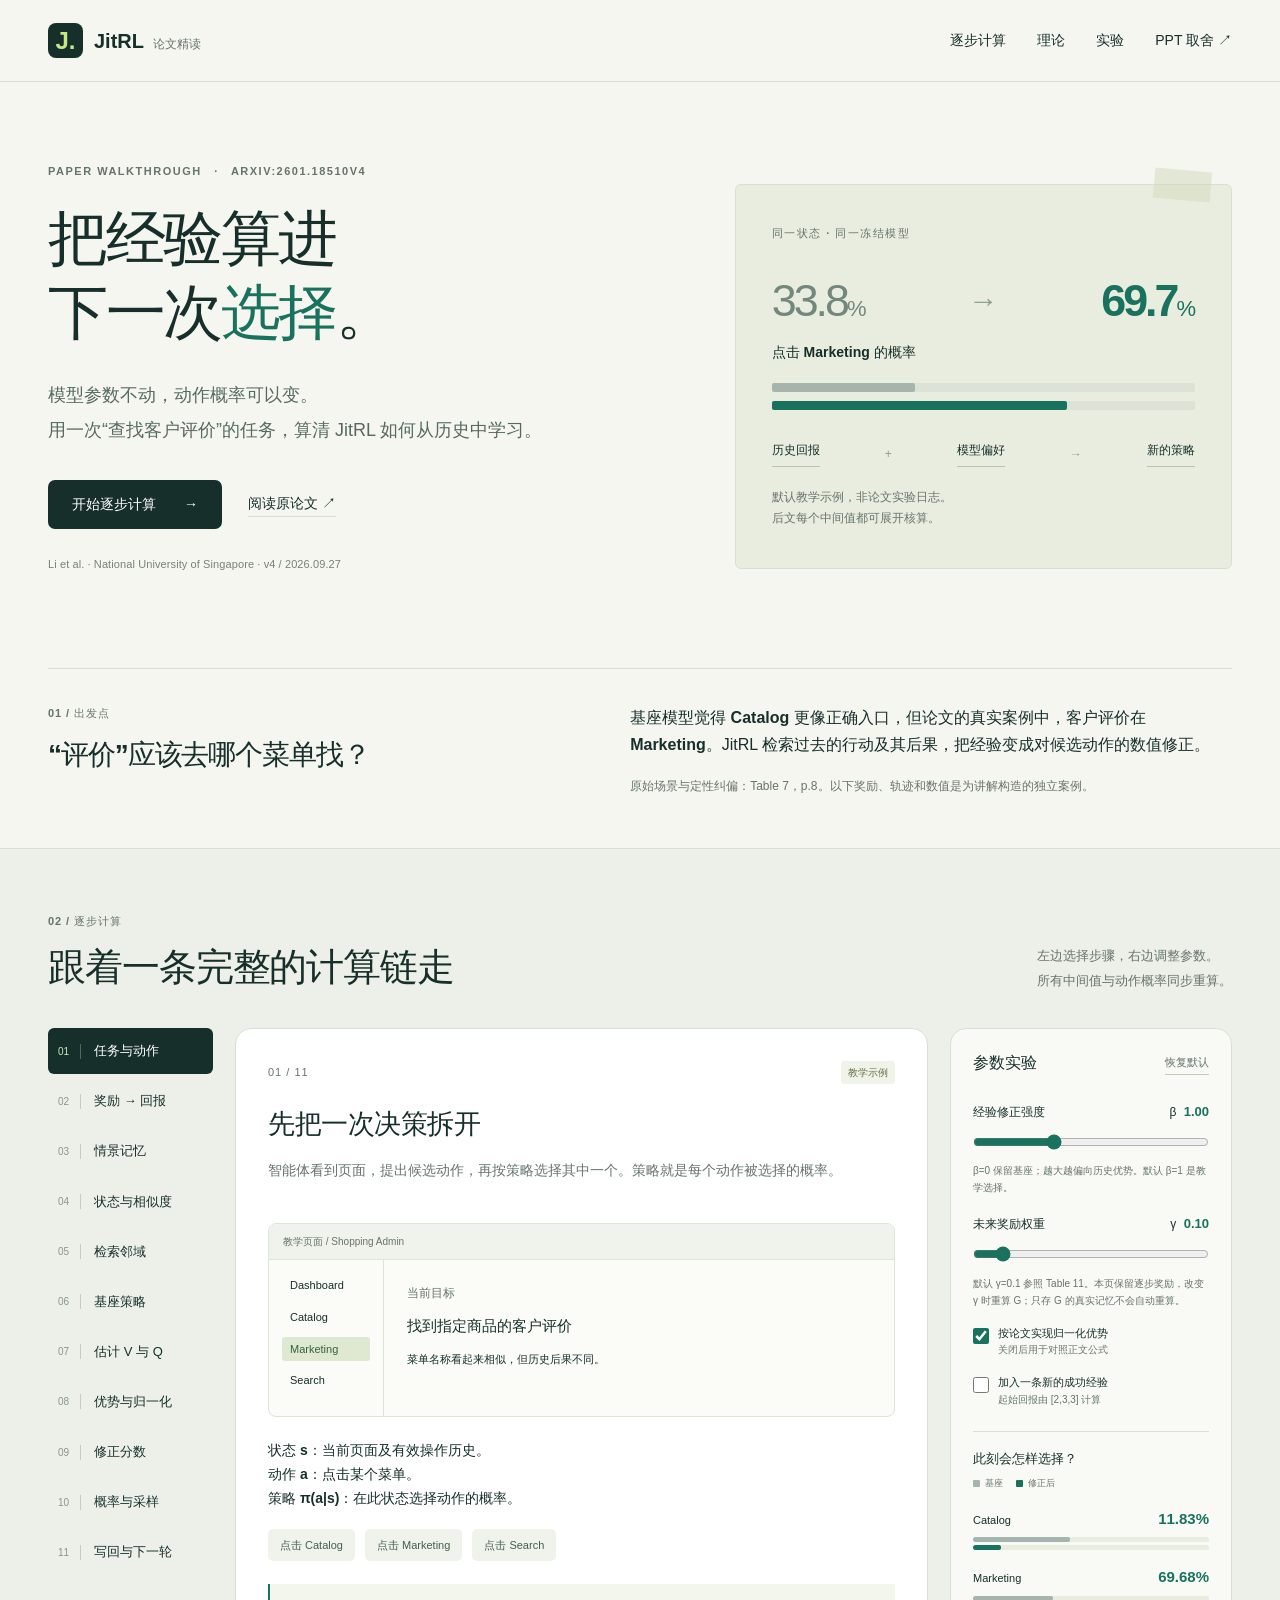
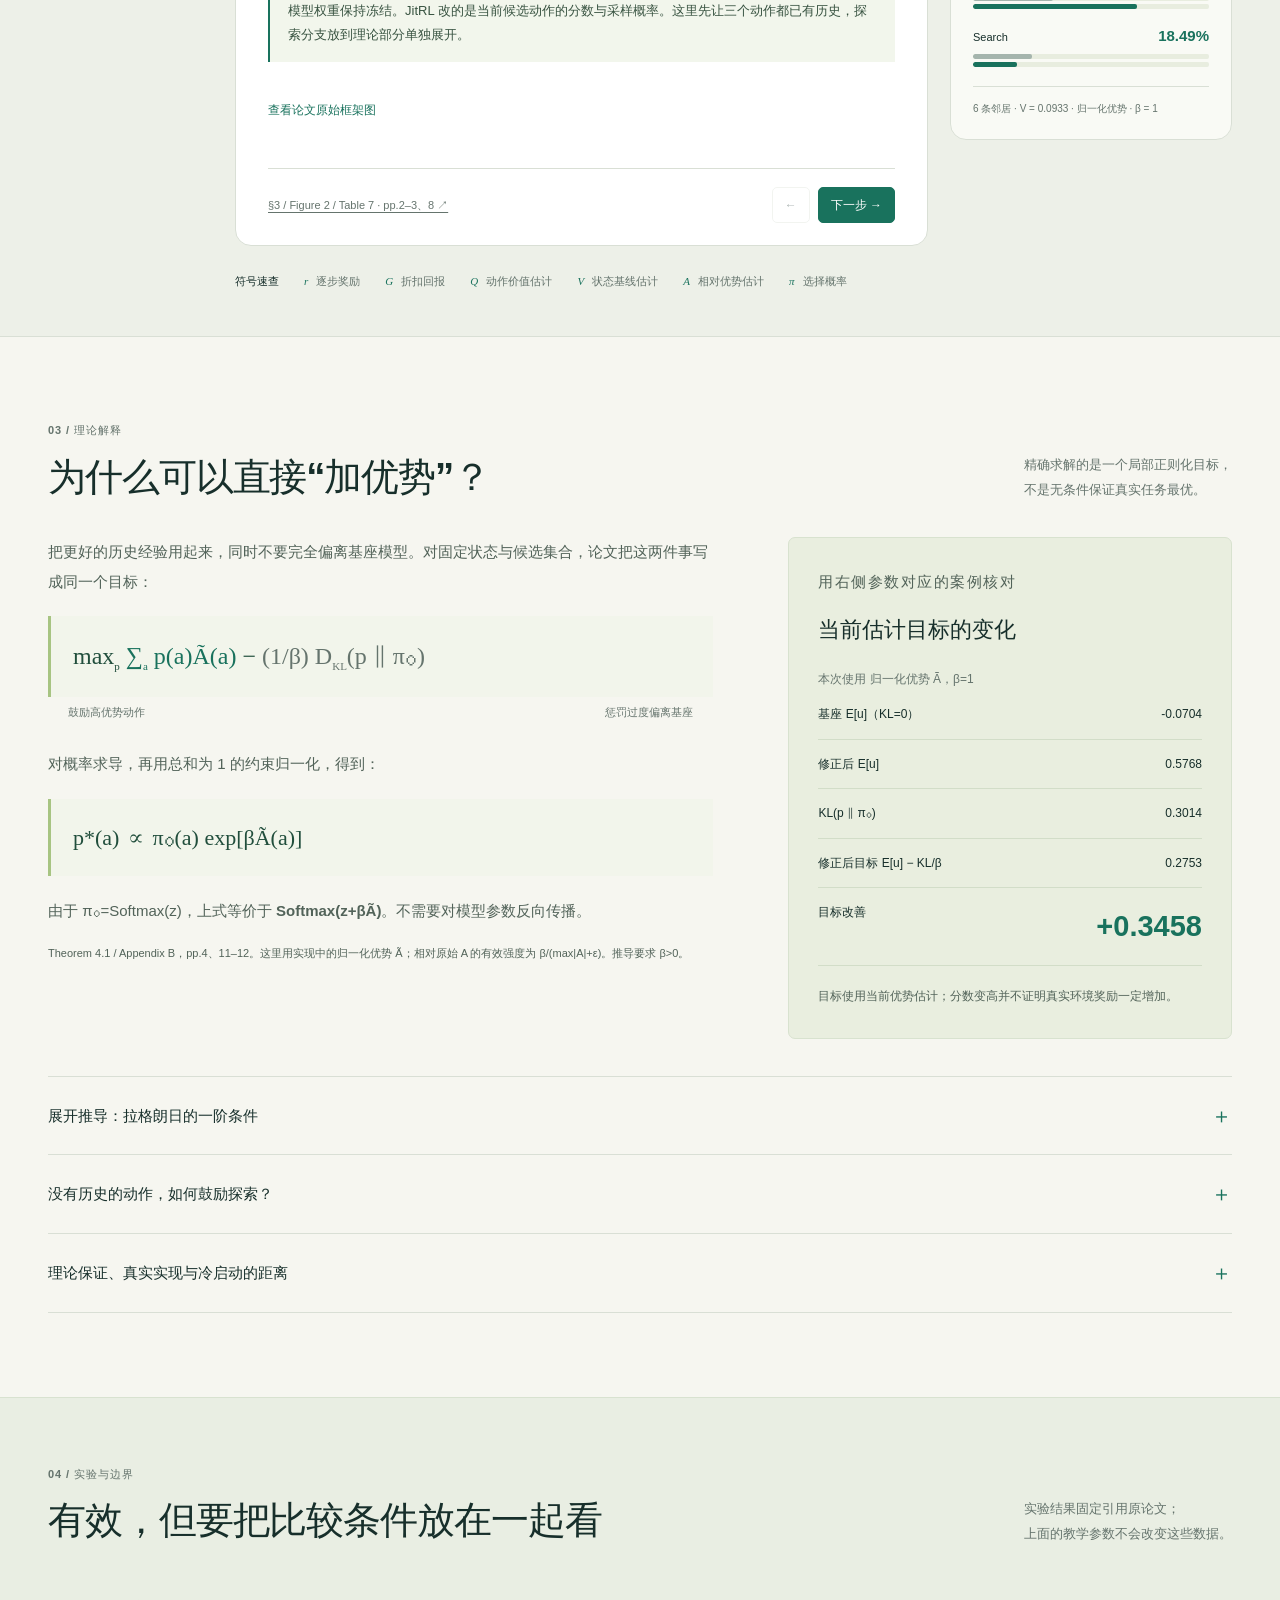
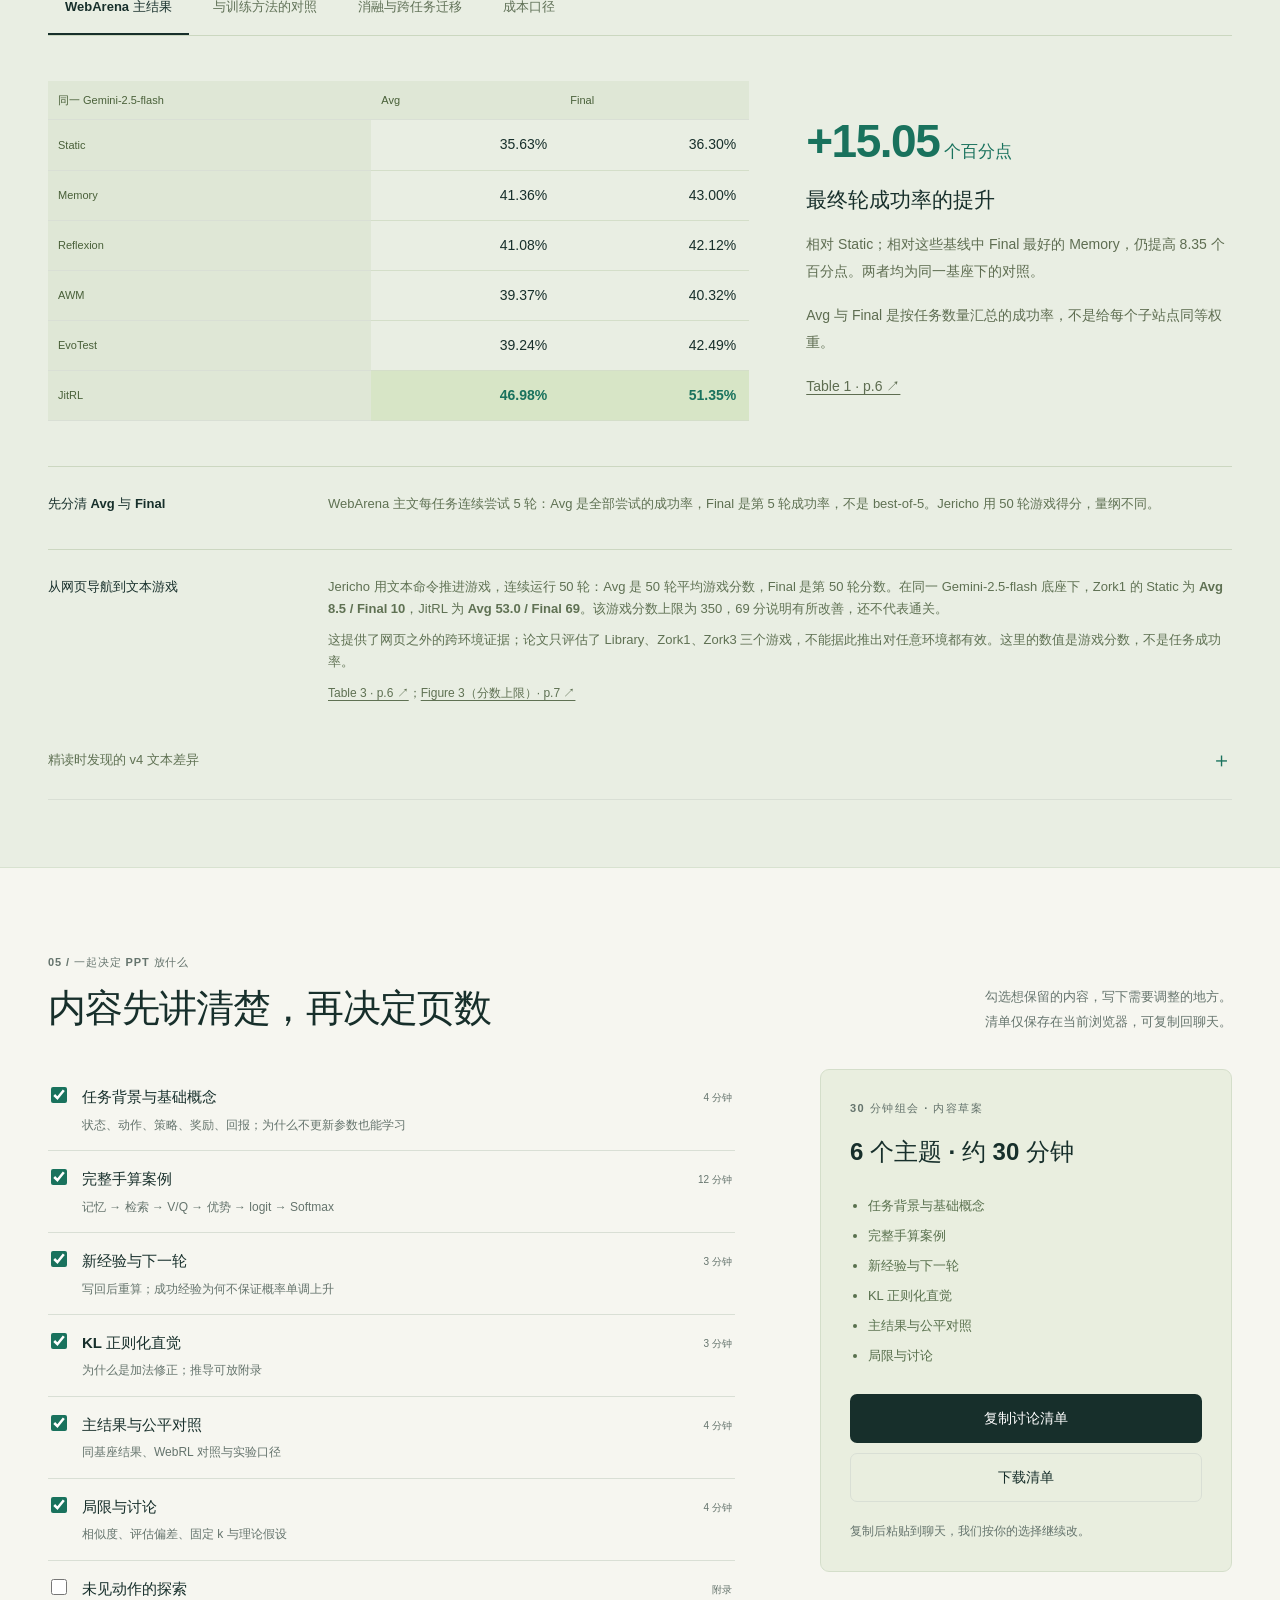
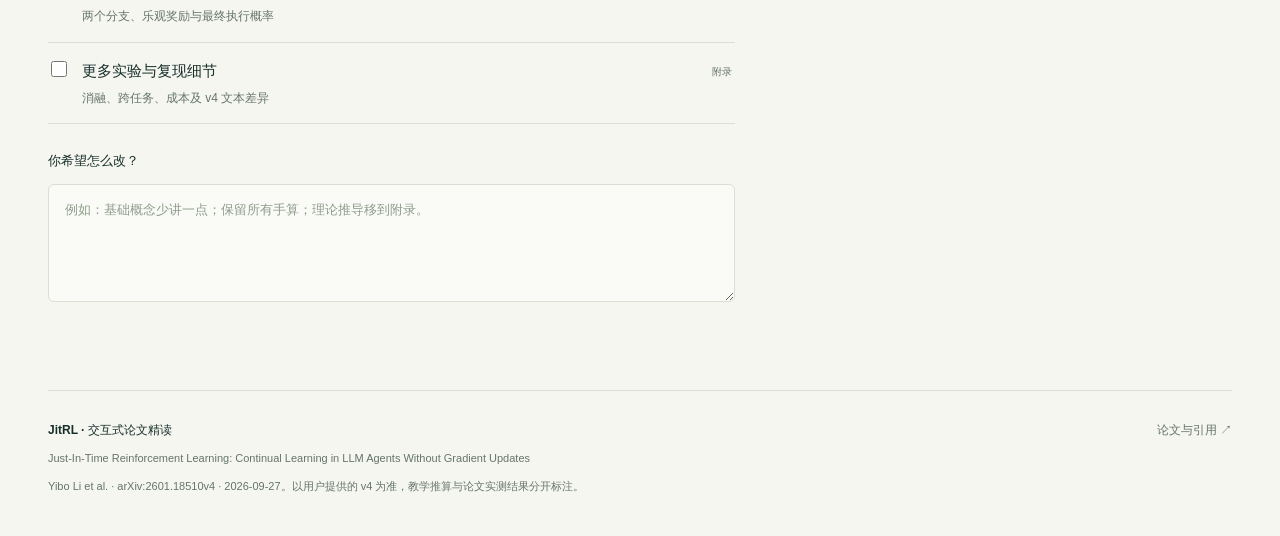
==== jitrl/index.html @ 24520074 "Add interactive JitRL paper walkthrough with worked calculations" ====
<!doctype html>
<html lang="zh-CN">
<head>
  <meta charset="utf-8">
  <meta name="viewport" content="width=device-width,initial-scale=1">
  <meta name="theme-color" content="#17483f">
  <meta name="description" content="用一个查找客户评价的案例，逐步计算 JitRL 的回报、价值、优势和动作概率，交互式精读论文。">
  <title>JitRL · 把经验算进下一次选择</title>
  <link rel="stylesheet" href="style.css">
</head>
<body>
  <a class="skip-link" href="#lab">跳到逐步计算</a>
  <header class="topbar">
    <a href="#intro" class="brand" aria-label="JitRL 精读首页"><span class="brand-mark">J.</span><span>JitRL <small>论文精读</small></span></a>
    <nav aria-label="主导航"><a href="#lab">逐步计算</a><a href="#theory">理论</a><a href="#evidence">实验</a><a href="#outline">PPT 取舍 <span aria-hidden="true">↗</span></a></nav>
  </header>
  <main>
    <section class="hero wrap" id="intro">
      <div class="hero-copy">
        <p class="eyebrow">PAPER WALKTHROUGH <span>·</span> arXiv:2601.18510v4</p>
        <h1>把经验算进<br>下一次<span>选择</span>。</h1>
        <p class="hero-lead">模型参数不动，动作概率可以变。<br>用一次“查找客户评价”的任务，算清 JitRL 如何从历史中学习。</p>
        <div class="hero-actions"><a class="button primary" href="#lab">开始逐步计算 <span aria-hidden="true">→</span></a><a class="text-link" href="https://arxiv.org/abs/2601.18510v4" target="_blank" rel="noreferrer">阅读原论文 ↗</a></div>
        <p class="byline">Li et al. · National University of Singapore · v4 / 2026.09.27</p>
      </div>
      <div class="hero-evidence" aria-label="默认教学案例中的 Marketing 动作概率变化">
        <div class="mini-caption">同一状态 · 同一冻结模型</div>
        <div class="big-change"><span>33.8<small>%</small></span><span class="arrow">→</span><strong>69.7<small>%</small></strong></div>
        <p>点击 <b>Marketing</b> 的概率</p>
        <div class="mini-track"><i style="width:33.8%"></i></div><div class="mini-track teal"><i style="width:69.7%"></i></div>
        <div class="hero-loop"><span>历史回报</span><b>+</b><span>模型偏好</span><b>→</b><span>新的策略</span></div>
        <p class="fineprint">默认教学示例，非论文实验日志。<br>后文每个中间值都可展开核算。</p>
      </div>
    </section>

    <section class="premise wrap" aria-label="任务与方法">
      <div><span class="section-number">01 / 出发点</span><h2>“评价”应该去哪个菜单找？</h2></div>
      <div class="premise-copy"><p>基座模型觉得 <b>Catalog</b> 更像正确入口，但论文的真实案例中，客户评价在 <b>Marketing</b>。JitRL 检索过去的行动及其后果，把经验变成对候选动作的数值修正。</p><p class="source">原始场景与定性纠偏：Table 7，p.8。以下奖励、轨迹和数值是为讲解构造的独立案例。</p></div>
    </section>

    <section class="lab-section" id="lab">
      <div class="wrap">
        <div class="section-heading"><div><p class="section-number">02 / 逐步计算</p><h2>跟着一条完整的计算链走</h2></div><p>左边选择步骤，右边调整参数。<br>所有中间值与动作概率同步重算。</p></div>
        <div class="lab-layout">
          <nav class="step-nav" id="step-nav" aria-label="计算步骤"></nav>
          <article class="stage" aria-labelledby="stage-title">
            <div class="stage-top"><span id="stage-count">01 / 11</span><span class="example-label">教学示例</span></div>
            <h3 id="stage-title"></h3><p class="stage-lead" id="stage-lead"></p>
            <div id="stage-content"></div>
            <div class="stage-bottom"><a id="stage-source" target="_blank" rel="noreferrer"></a><div class="step-arrows"><button type="button" id="prev" aria-label="上一步">←</button><button type="button" id="next">下一步 →</button></div></div>
          </article>
          <aside class="inspector" aria-label="参数与实时动作概率">
            <div class="inspector-head"><h3>参数实验</h3><button class="reset-button" type="button" id="reset">恢复默认</button></div>
            <label class="range-label" for="beta">经验修正强度 <b>β <output id="beta-output">1.00</output></b></label>
            <input id="beta" type="range" min="0" max="3" step="0.05" value="1" aria-describedby="beta-help">
            <p id="beta-help" class="control-help">β=0 保留基座；越大越偏向历史优势。默认 β=1 是教学选择。</p>
            <label class="range-label" for="gamma">未来奖励权重 <b>γ <output id="gamma-output">0.10</output></b></label>
            <input id="gamma" type="range" min="0" max="1" step="0.05" value="0.1" aria-describedby="gamma-help">
            <p id="gamma-help" class="control-help">默认 γ=0.1 参照 Table 11。本页保留逐步奖励，改变 γ 时重算 G；只存 G 的真实记忆不会自动重算。</p>
            <label class="toggle-row"><input id="normalize" type="checkbox" checked><span>按论文实现归一化优势<small>关闭后用于对照正文公式</small></span></label>
            <label class="toggle-row"><input id="new-memory" type="checkbox"><span>加入一条新的成功经验<small>起始回报由 [2,3,3] 计算</small></span></label>
            <div class="distribution"><h4>此刻会怎样选择？</h4><div class="chart-legend"><span><i class="base-dot"></i>基座</span><span><i class="new-dot"></i>修正后</span></div><div id="probability-bars"></div></div>
            <p class="memory-status" id="memory-status" aria-live="polite"></p>
          </aside>
        </div>
        <div class="glossary"><b>符号速查</b><span><i>r</i> 逐步奖励</span><span><i>G</i> 折扣回报</span><span><i>Q</i> 动作价值估计</span><span><i>V</i> 状态基线估计</span><span><i>A</i> 相对优势估计</span><span><i>π</i> 选择概率</span></div>
      </div>
    </section>

    <section class="wrap theory-section" id="theory">
      <div class="section-heading"><div><p class="section-number">03 / 理论解释</p><h2>为什么可以直接“加优势”？</h2></div><p>精确求解的是一个局部正则化目标，<br>不是无条件保证真实任务最优。</p></div>
      <div class="theory-layout"><div>
        <p>把更好的历史经验用起来，同时不要完全偏离基座模型。对固定状态与候选集合，论文把这两件事写成同一个目标：</p>
        <div class="equation big">max<sub>p</sub> <span class="good">∑<sub>a</sub> p(a)Ã(a)</span> − <span class="muted">(1/β) D<sub>KL</sub>(p ‖ π₀)</span></div>
        <div class="equation-labels"><span>鼓励高优势动作</span><span>惩罚过度偏离基座</span></div>
        <p>对概率求导，再用总和为 1 的约束归一化，得到：</p>
        <div class="equation">p*(a) ∝ π₀(a) exp[βÃ(a)]</div>
        <p>由于 π₀=Softmax(z)，上式等价于 <b>Softmax(z+βÃ)</b>。不需要对模型参数反向传播。</p>
        <p class="source">Theorem 4.1 / Appendix B，pp.4、11–12。这里用实现中的归一化优势 Ã；相对原始 A 的有效强度为 β/(max|A|+ε)。推导要求 β&gt;0。</p>
      </div><div class="theory-check"><p class="mini-caption">用右侧参数对应的案例核对</p><h3>当前估计目标的变化</h3><div id="objective-table"></div><p class="fineprint">目标使用当前优势估计；分数变高并不证明真实环境奖励一定增加。</p></div></div>
      <div class="deep-dives">
        <details><summary>展开推导：拉格朗日的一阶条件 <span>＋</span></summary><div class="detail-body"><p>令 u=Ã，并用 η 表示概率和约束的乘子，避免与探索率 λ 混淆。</p><div class="equation compact">L(p,η) = ∑p(a)u(a) − (1/β)∑p(a)log[p(a)/π₀(a)] + η(∑p(a)−1)</div><div class="equation compact">∂L/∂p(a) = u(a) − [1+log p(a)−log π₀(a)]/β + η = 0</div><p>因此 log p(a)=log π₀(a)+βu(a)+βη−1。指数化后，最后两项给出对所有动作相同的归一化常数。β&gt;0 且基座概率为正时，目标为严格凹函数，此解为给定目标的唯一最优解。</p></div></details>
        <details><summary>没有历史的动作，如何鼓励探索？ <span>＋</span></summary><div class="detail-body"><p>新增一个基座提出、但邻域未见过的 <b>Help</b> 动作，基础 logit 设为 0.2。取 WebArena 的 λ=0.05、α=5。下面根据当前教学参数，分别完整计算两个分支：</p><div id="exploration-table"></div><p>λ 控制“赋予乐观价值”的概率，并非最终选中 Help 的概率。常规分支 Q=0，但 A=−V，不能设成 A=0；V 为负时，这个优势也可以为正。开启归一化时，每个分支都重新寻找最大绝对优势。</p><p class="source">Eq. (6)，p.4；Table 11，p.21。主案例中原有三个动作都有历史；这里单独解释未见动作。</p></div></details>
        <details><summary>理论保证、真实实现与冷启动的距离 <span>＋</span></summary><div class="detail-body"><ul><li>一致性分析还要求价值随状态与策略平滑变化、k 随记忆增长而增大、k/N→0，各动作覆盖充分，且邻域策略漂移→0。固定 k=10 的实验不能直接获得同样的渐近保证。</li><li>评价噪声需要条件无偏；系统性错评会污染价值估计。评价器给出的逐步奖励也不等于环境真值。</li><li>模型输出候选索引的 logprob，或显式报告置信分并转换为代理 logits。两条路径都要明确分数的尺度。</li><li>候选集合合并模型候选与历史动作；仅来自记忆的动作初始化 z=0。两边都没有的动作不能凭空出现。</li><li>空邻域时可回退基座，避免 V 和 α/|N| 除零；这是实现建议，论文伪代码没有明确给出该分支。</li></ul><p class="source">§5.1，p.5；Appendix C–F，pp.12–16；Algorithm 1，p.26。</p></div></details>
      </div>
    </section>

    <section class="evidence-section" id="evidence"><div class="wrap">
      <div class="section-heading"><div><p class="section-number">04 / 实验与边界</p><h2>有效，但要把比较条件放在一起看</h2></div><p>实验结果固定引用原论文；<br>上面的教学参数不会改变这些数据。</p></div>
      <div class="evidence-tabs" role="tablist" aria-label="实验结果"><button id="tab-main" role="tab" aria-selected="true" aria-controls="results-panel" data-result="main">WebArena 主结果</button><button id="tab-controlled" role="tab" aria-selected="false" aria-controls="results-panel" data-result="controlled">与训练方法的对照</button><button id="tab-ablation" role="tab" aria-selected="false" aria-controls="results-panel" data-result="ablation">消融与跨任务迁移</button><button id="tab-cost" role="tab" aria-selected="false" aria-controls="results-panel" data-result="cost">成本口径</button></div>
      <div id="results-panel" role="tabpanel" aria-labelledby="tab-main"></div>
      <div class="evaluation-note"><b>先分清 Avg 与 Final</b><p>WebArena 主文每任务连续尝试 5 轮：Avg 是全部尝试的成功率，Final 是第 5 轮成功率，不是 best-of-5。Jericho 用 50 轮游戏得分，量纲不同。</p></div>
      <div class="evaluation-note"><b>从网页导航到文本游戏</b><div><p>Jericho 用文本命令推进游戏，连续运行 50 轮：Avg 是 50 轮平均游戏分数，Final 是第 50 轮分数。在同一 Gemini-2.5-flash 底座下，Zork1 的 Static 为 <b>Avg 8.5 / Final 10</b>，JitRL 为 <b>Avg 53.0 / Final 69</b>。该游戏分数上限为 350，69 分说明有所改善，还不代表通关。</p><p>这提供了网页之外的跨环境证据；论文只评估了 Library、Zork1、Zork3 三个游戏，不能据此推出对任意环境都有效。这里的数值是游戏分数，不是任务成功率。</p><p class="source"><a href="https://arxiv.org/pdf/2601.18510v4#page=6" target="_blank" rel="noreferrer">Table 3 · p.6 ↗</a>；<a href="https://arxiv.org/pdf/2601.18510v4#page=7" target="_blank" rel="noreferrer">Figure 3（分数上限）· p.7 ↗</a></p></div></div>
      <details class="paper-notes"><summary>精读时发现的 v4 文本差异 <span>＋</span></summary><div class="detail-body"><ul><li>正文 WebArena 协议是 5 次尝试（p.5），Table 11 的 episodes 写为 50（p.21）；此处主结果按正文口径解释。</li><li>正文写 z+βA，实际算法含优势归一化。Eq. (25)（p.16）分母只加一次 ε，Algorithm 1（p.26）写了两次；案例遵循 Eq. (25)，ε=10⁻⁸ 是教学选择。</li><li>Table 14（p.22）中 Qwen3-32B 的 Zork1 平均分是 42.1，Appendix O.4（p.23）同底座文字使用了 53.0；主表中 53.0 对应 Gemini 设置。不要混成同一组实验。</li><li>超参数表没有明确 β；口头置信分到 logit 的唯一映射、空记忆处理需与固定版本代码核对。</li></ul></div></details>
    </div></section>

    <section class="wrap outline-section" id="outline">
      <div class="section-heading"><div><p class="section-number">05 / 一起决定 PPT 放什么</p><h2>内容先讲清楚，再决定页数</h2></div><p>勾选想保留的内容，写下需要调整的地方。<br>清单仅保存在当前浏览器，可复制回聊天。</p></div>
      <div class="outline-layout"><div><div id="outline-options"></div><label class="notes-label" for="discussion-notes">你希望怎么改？</label><textarea id="discussion-notes" rows="4" placeholder="例如：基础概念少讲一点；保留所有手算；理论推导移到附录。"></textarea></div><aside class="outline-summary"><p class="mini-caption">30 分钟组会 · 内容草案</p><h3 id="outline-count"></h3><ul id="outline-selected"></ul><button class="button primary" type="button" id="copy-outline">复制讨论清单</button><button class="button secondary" type="button" id="download-outline">下载清单</button><p class="fineprint" id="copy-status" role="status">复制后粘贴到聊天，我们按你的选择继续改。</p></aside></div>
    </section>
  </main>
  <footer class="footer wrap"><div><b>JitRL · 交互式论文精读</b><p>Just-In-Time Reinforcement Learning: Continual Learning in LLM Agents Without Gradient Updates</p><p>Yibo Li et al. · arXiv:2601.18510v4 · 2026-09-27。以用户提供的 v4 为准，教学推算与论文实测结果分开标注。</p></div><a href="https://arxiv.org/abs/2601.18510v4" target="_blank" rel="noreferrer">论文与引用 ↗</a></footer>
  <script type="module" src="app.js"></script>
</body>
</html>
---- jitrl/style.css ----
:root{--paper:#f6f6f0;--ink:#172f2b;--muted:#65746d;--teal:#19725d;--bright:#c9e884;--line:#d9dfd5;--pale:#e8eee2;--red:#ab5948;--white:#fff;--base:#a5b5ad;--radius:16px;font-family:Inter,"Segoe UI","Microsoft YaHei",sans-serif;color:var(--ink);background:var(--paper);font-synthesis:none}
*{box-sizing:border-box}html{scroll-behavior:smooth;scroll-padding-top:94px}body{margin:0;font-size:16px;line-height:1.7}a{color:inherit;text-decoration:none}button,input,textarea{font:inherit}button,a,input,summary,textarea{-webkit-tap-highlight-color:transparent}button{cursor:pointer}button:disabled{cursor:default;opacity:.35}button:focus-visible,a:focus-visible,input:focus-visible,summary:focus-visible,textarea:focus-visible{outline:3px solid #93b353;outline-offset:4px}button{color:inherit}p{margin:0 0 18px}h1,h2,h3,h4{margin:0;line-height:1.35}h2{font-size:clamp(27px,3vw,39px);letter-spacing:-1.1px;font-weight:650}h3{font-weight:650}small{font-size:12px}b,strong{font-weight:650}.wrap{width:min(1380px,calc(100% - 96px));margin-inline:auto}.topbar{height:82px;padding:0 max(48px,calc((100vw - 1380px)/2));display:flex;align-items:center;justify-content:space-between;border-bottom:1px solid var(--line);background:rgba(246,246,240,.96);position:sticky;top:0;z-index:20;backdrop-filter:blur(15px)}.brand{display:flex;align-items:center;gap:11px;font-size:20px;font-weight:650}.brand-mark{background:var(--ink);color:var(--bright);height:35px;width:35px;display:grid;place-items:center;font-size:24px;line-height:1;border-radius:8px}.brand small{font-size:12px;color:var(--muted);font-weight:400;margin-left:4px}.topbar nav{display:flex;gap:31px;font-size:14px}.topbar nav a{padding:8px 0}.topbar nav a:hover{color:var(--teal)}.skip-link{position:fixed;top:-100px;z-index:99;padding:10px;background:var(--ink);color:white}.skip-link:focus{top:0}.hero{display:grid;grid-template-columns:1.2fr 1fr;gap:90px;padding-top:80px;padding-bottom:76px;align-items:center}.eyebrow,.section-number,.mini-caption{text-transform:uppercase;font-size:11px;letter-spacing:1.5px;font-weight:650;color:var(--muted)}.eyebrow span{padding:0 8px}h1{font-size:clamp(47px,4.7vw,72px);letter-spacing:-2.5px;font-weight:650;line-height:1.24;margin:21px 0 27px}h1 span{color:var(--teal)}.hero-lead{font-size:18px;line-height:1.95;color:#566a61}.hero-actions{display:flex;align-items:center;gap:26px;margin:32px 0 26px}.button{display:inline-flex;justify-content:center;align-items:center;gap:28px;padding:13px 23px;min-height:48px;border-radius:7px;border:1px solid transparent;font-size:14px;font-weight:650;line-height:1.5}.button.primary{background:var(--ink);color:white}.button.primary:hover{background:var(--teal)}.button.secondary{border-color:var(--line);background:transparent}.text-link{font-size:14px;border-bottom:1px solid var(--line)}.byline{font-size:11px;color:#758278;letter-spacing:.1px}.hero-evidence{background:#e9eddf;border:1px solid #d9e0d1;padding:39px 36px;border-radius:6px;position:relative}.hero-evidence::before{content:"";position:absolute;top:-15px;right:20px;width:57px;height:30px;background:#d2dabb;opacity:.5;transform:rotate(5deg)}.big-change{display:flex;align-items:center;justify-content:space-between;font-variant-numeric:tabular-nums;letter-spacing:-3px;font-size:clamp(32px,3.5vw,55px);font-weight:400;gap:10px;margin:28px 0 12px;line-height:1.3}.big-change>span:first-child{color:#74877c}.big-change .arrow{font-size:30px;color:#8f9e90;letter-spacing:0}.big-change strong{color:var(--teal)}.big-change small{font-size:22px;letter-spacing:-1px;font-weight:400}.hero-evidence>p{font-size:14px;margin-bottom:18px}.mini-track{height:9px;background:#dce2d5;border-radius:2px;margin:9px 0}.mini-track i{height:100%;display:block;background:var(--base);border-radius:2px}.mini-track.teal i{background:var(--teal)}.hero-loop{display:flex;align-items:center;justify-content:space-between;font-size:12px;gap:7px;margin:30px 0 20px}.hero-loop span{border-bottom:1px solid #b6c5ad;padding-bottom:6px}.hero-loop b{font-weight:400;color:#90a181}.fineprint{font-size:12px!important;line-height:1.75;color:var(--muted);margin-bottom:0!important}.premise{display:grid;grid-template-columns:.95fr 1.15fr;gap:85px;padding-top:35px;padding-bottom:50px;border-top:1px solid var(--line)}.premise h2{font-size:28px;margin-top:14px}.premise-copy{font-size:16px}.source{font-size:12px;color:var(--muted);line-height:1.8;margin-bottom:0}.source a{text-decoration:underline;text-underline-offset:3px}.lab-section{background:#edf0e8;padding:63px 0 45px;border-block:1px solid var(--line)}.section-heading{display:flex;justify-content:space-between;align-items:end;gap:35px;margin-bottom:35px}.section-heading>p{font-size:13px;color:var(--muted);margin:0;line-height:1.9}.section-number{margin-bottom:11px;display:block;letter-spacing:.9px}.lab-layout{display:grid;grid-template-columns:165px minmax(0,1fr) 282px;gap:22px;align-items:start}.step-nav{display:flex;flex-direction:column;gap:4px;position:sticky;top:105px}.step-nav button{border:0;background:transparent;display:flex;align-items:center;text-align:left;gap:13px;border-radius:6px;padding:12px 10px;font-size:13px;transition:background .15s}.step-nav button:hover{background:#e0e7d9}.step-nav button[aria-current=step]{background:var(--ink);color:white}.step-nav button .num{font-variant-numeric:tabular-nums;font-size:10px;color:#88978a;border-right:1px solid #c3cebe;padding-right:11px;line-height:15px}.step-nav button[aria-current=step] .num{color:#cae5bf;border-color:#4e6c55}.stage{border:1px solid var(--line);border-radius:var(--radius);padding:32px 32px 22px;background:#fff;min-height:682px;display:flex;flex-direction:column;overflow:hidden}.stage-top{display:flex;align-items:center;justify-content:space-between;font-size:11px;letter-spacing:1px;color:var(--muted);margin-bottom:22px}.example-label{font-size:10px;padding:3px 7px;color:#627746;background:#f0f3e9;border-radius:3px;letter-spacing:0}.stage h3{font-size:27px;margin-bottom:14px;letter-spacing:-.5px}.stage-lead{color:var(--muted);font-size:14px;line-height:1.9;margin-bottom:24px}#stage-content{flex:1;min-width:0;font-size:14px}.stage-bottom{border-top:1px solid var(--line);margin-top:26px;padding-top:18px;display:flex;align-items:center;justify-content:space-between;gap:15px}.stage-bottom>a{font-size:11px;color:var(--muted);text-decoration:underline;text-underline-offset:3px}.step-arrows{display:flex;gap:8px;flex-shrink:0}.step-arrows button{border:1px solid var(--line);border-radius:5px;background:#fff;padding:7px 12px;font-size:12px;min-width:38px}.step-arrows button:last-child{color:white;background:var(--teal);border-color:var(--teal)}.inspector{background:#f9faf5;border:1px solid var(--line);border-radius:var(--radius);padding:22px;position:sticky;top:104px}.inspector-head{display:flex;justify-content:space-between;align-items:center;margin-bottom:26px}.inspector-head h3{font-size:16px}.reset-button{border:0;border-bottom:1px solid #bdcbb7;padding:2px 0;background:transparent;font-size:11px;color:var(--muted)}.range-label{display:flex;justify-content:space-between;gap:10px;font-size:12px;margin-top:17px;align-items:center}.range-label b{font-variant-numeric:tabular-nums;font-weight:500}.range-label output{font-size:13px;font-weight:650;margin-left:4px;color:var(--teal)}input[type=range]{accent-color:var(--teal);width:100%;height:24px;cursor:pointer;margin:7px 0 0}input[type=checkbox]{width:16px;height:16px;accent-color:var(--teal);flex-shrink:0;margin:3px 0 0}.control-help{font-size:10px;color:var(--muted);line-height:1.7;margin-bottom:10px}.toggle-row{display:flex;align-items:start;gap:9px;line-height:1.6;font-size:11px;margin-top:16px;cursor:pointer}.toggle-row small{display:block;color:var(--muted);font-size:10px}.distribution{border-top:1px solid var(--line);margin-top:23px;padding-top:18px}.distribution h4{font-size:13px}.chart-legend{display:flex;gap:13px;font-size:9px;color:var(--muted);margin:9px 0 13px}.chart-legend span{display:flex;align-items:center;gap:5px}.chart-legend i{display:block;width:7px;height:7px;background:var(--base);border-radius:1px}.chart-legend .new-dot{background:var(--teal)}.prob-row{margin-top:14px}.prob-heading{display:flex;justify-content:space-between;align-items:baseline;font-size:11px;margin-bottom:6px}.prob-heading strong{font-size:15px;font-variant-numeric:tabular-nums;color:var(--teal)}.prob-base,.prob-new{height:5px;background:#e8eddf;border-radius:2px;overflow:hidden;margin-top:3px}.prob-base span,.prob-new span{display:block;height:100%;background:var(--base);transition:width .25s ease;border-radius:2px}.prob-new span{background:var(--teal)}.memory-status{font-size:10px;color:var(--muted);border-top:1px solid var(--line);padding-top:13px;margin:19px 0 0;font-variant-numeric:tabular-nums}.glossary{display:flex;flex-wrap:wrap;gap:25px;font-size:11px;color:var(--muted);padding-top:26px;padding-left:187px}.glossary i{font-family:Georgia,serif;font-style:italic;color:var(--teal);margin-right:5px}.glossary b{font-size:11px;color:var(--ink)}.data-table-wrap{overflow-x:auto;margin:20px 0}.data-table{border-collapse:collapse;width:100%;font-size:12px;line-height:1.65;font-variant-numeric:tabular-nums;text-align:left}.data-table th{font-size:10px;font-weight:500;color:var(--muted);background:#f4f6f1;padding:10px;border-bottom:1px solid var(--line);white-space:nowrap}.data-table td{padding:11px 10px;border-bottom:1px solid #e8ece5;vertical-align:middle}.data-table tr.highlight td{background:#edf4e6;color:var(--teal);font-weight:600}.data-table td.numeric,.data-table th.numeric{text-align:right}.data-table .subcell{font-size:10px;color:var(--muted);font-weight:400;display:block}.equation{font-family:Georgia,"Microsoft YaHei",serif;font-size:22px;font-variant-numeric:tabular-nums;padding:20px 22px;background:#f2f5eb;border-left:3px solid #a7c482;margin:20px 0;line-height:1.7;overflow-x:auto;white-space:normal;color:#214e3c}.equation sub{font-size:11px}.equation.big{font-size:24px}.equation.compact{font-size:17px}.good{color:var(--teal)}.muted{color:var(--muted)}.calc-line{margin:12px 0;padding-bottom:12px;border-bottom:1px solid var(--line);font-variant-numeric:tabular-nums;line-height:1.9}.calc-line:last-child{border:0}.calc-line .label{color:var(--muted);font-size:11px;display:block}.calc-result{font-size:30px;font-weight:600;color:var(--teal);letter-spacing:-.8px;margin:13px 0}.takeaway{padding:15px 18px;border-left:2px solid var(--teal);background:#f2f6ec;margin-top:23px;color:#385341;font-size:13px;line-height:1.85}.takeaway b{color:var(--teal)}.warning-note{font-size:11px;color:#796447;margin-top:15px;line-height:1.8}.site-mock{border:1px solid #dde4d8;border-radius:8px;overflow:hidden;background:#fbfcf7;margin:16px 0 22px}.mock-top{padding:9px 14px;border-bottom:1px solid #dde4d8;font-size:10px;color:var(--muted);background:#f0f3eb}.mock-body{display:grid;grid-template-columns:115px 1fr;min-height:156px}.mock-menu{padding:13px;border-right:1px solid #dde4d8;font-size:11px;display:flex;flex-direction:column;gap:7px}.mock-menu span{padding:3px 8px}.mock-menu .chosen{background:#dfe9d2;color:#366144;border-radius:3px}.mock-main{padding:23px}.mock-main small{display:block;color:var(--muted);margin-bottom:9px}.mock-main b{font-size:15px}.action-candidates{display:flex;gap:10px;margin:18px 0;flex-wrap:wrap}.action-candidates span{background:#f0f3eb;font-size:11px;padding:7px 12px;border-radius:5px;color:#465d4f}.reward-path{display:flex;gap:9px;margin:19px 0}.reward-stop{flex:1;border-top:3px solid #abc28e;padding:13px 7px 10px;background:#f6f8f1}.reward-stop small{font-size:10px;color:var(--muted)}.reward-stop b{display:block;font-size:12px;margin-top:8px}.reward-stop strong{font-size:26px;color:var(--teal);font-variant-numeric:tabular-nums}.token-set{display:flex;gap:6px;flex-wrap:wrap;margin:12px 0 24px}.token-set span{font:11px ui-monospace,Consolas,monospace;padding:5px 7px;background:#eef2e8;border-radius:3px;line-height:1.4}.micro-heading{font-size:12px;letter-spacing:.3px;color:#476248;margin-top:23px;margin-bottom:7px}.prob-wide{height:26px;display:flex;overflow:hidden;border-radius:5px;margin:18px 0 10px}.prob-wide span{display:flex;align-items:center;justify-content:center;color:#fff;font-size:11px;white-space:nowrap;min-width:0;overflow:hidden}.prob-wide span:nth-child(1){background:#949e8a}.prob-wide span:nth-child(2){background:var(--teal)}.prob-wide span:nth-child(3){background:#588c7d}.numeric{font-variant-numeric:tabular-nums}.paper-figure{width:100%;height:auto;display:block;margin:14px 0}.stage details{margin-top:17px}.stage details summary{font-size:12px;color:var(--teal);cursor:pointer}.stage details p{font-size:12px;margin-top:13px;color:var(--muted)}.theory-section{padding-block:84px}.theory-layout{display:grid;grid-template-columns:1.5fr 1fr;gap:75px;align-items:start}.theory-layout>div>p{font-size:15px;color:#526359;line-height:1.95}.theory-layout p.source{font-size:11px}.equation-labels{display:flex;justify-content:space-between;margin-top:-14px;margin-bottom:28px;padding:0 20px;font-size:11px;color:var(--muted)}.theory-check{background:#e9eedf;border:1px solid #d8e2cf;padding:29px;border-radius:7px}.theory-check h3{font-size:22px;margin:13px 0 25px}.objective-row{display:flex;justify-content:space-between;gap:16px;border-bottom:1px solid #d2ddc8;padding:14px 0;font-size:12px}.objective-row span:last-child{font-variant-numeric:tabular-nums}.objective-total{font-size:29px!important;color:var(--teal);font-weight:650}.theory-check .fineprint{margin-top:19px}.deep-dives{margin-top:37px;border-top:1px solid var(--line)}.deep-dives details,.paper-notes{border-bottom:1px solid var(--line)}summary{cursor:pointer;list-style:none;display:flex;align-items:center;justify-content:space-between;gap:15px;padding:21px 0;font-size:15px}summary::-webkit-details-marker{display:none}summary>span{color:var(--teal);font-size:21px;font-weight:300}details[open]>summary>span{transform:rotate(45deg)}.detail-body{font-size:14px;color:#526359;line-height:1.9;padding-bottom:26px}.detail-body ul{padding-left:19px;margin:4px 0}.detail-body li{margin-bottom:11px}.evidence-section{padding:67px 0;background:#e9eee3;border-block:1px solid #d8e2d0}.evidence-tabs{display:flex;gap:7px;flex-wrap:wrap;border-bottom:1px solid #cbd7c0;margin-bottom:25px}.evidence-tabs button{padding:15px 17px;font-size:13px;border:0;border-bottom:2px solid transparent;background:transparent;color:#607157}.evidence-tabs button[aria-selected=true]{border-bottom-color:var(--ink);color:var(--ink);font-weight:650}.evidence-tabs button:hover{background:#e1e8d9}#results-panel{display:grid;grid-template-columns:1.4fr .85fr;gap:57px;align-items:center;min-height:360px}#results-panel .data-table{font-size:14px}#results-panel .data-table th{font-size:11px;background:#dfe7d6;color:#496039}#results-panel .data-table td{border-bottom-color:#d4dec9;padding:13px}#results-panel .data-table tr.highlight td{background:#d7e5c6}#results-panel .result-copy>p{font-size:14px;color:#5e6d51;line-height:1.9}.result-number{font-size:46px;color:var(--teal);font-weight:650;letter-spacing:-1.5px}.result-number small{font-size:17px;font-weight:400;letter-spacing:0}.result-copy h3{font-size:21px;margin:5px 0 17px}.evaluation-note{border-top:1px solid #ccd7c1;margin-top:25px;padding-top:26px;display:grid;grid-template-columns:250px 1fr;gap:30px;font-size:13px}.evaluation-note p{color:#5f7153;margin-bottom:9px}.paper-notes{margin-top:8px}.paper-notes summary{font-size:13px;color:#5f7153}.outline-section{padding-top:85px;padding-bottom:80px}.outline-layout{display:grid;grid-template-columns:1.25fr .75fr;gap:85px}.outline-option{display:flex;gap:15px;align-items:start;border-bottom:1px solid var(--line);padding:15px 3px;cursor:pointer}.outline-option>span{flex:1}.outline-option b{font-size:15px;display:block}.outline-option small{font-size:12px;color:var(--muted);display:block;margin-top:5px}.outline-option em{font-style:normal;font-size:10px;color:var(--muted);margin-top:5px;white-space:nowrap}.notes-label{display:block;font-size:13px;margin-top:26px;margin-bottom:11px}textarea{resize:vertical;max-width:100%;width:100%;min-height:100px;background:#fafbf6;border:1px solid var(--line);padding:14px 16px;border-radius:6px;font-size:13px;color:var(--ink)}textarea::placeholder{color:#8e9c8b}.outline-summary{background:#e9eedf;border:1px solid #d4deca;padding:29px;border-radius:9px;height:fit-content;position:sticky;top:104px}.outline-summary h3{font-size:24px;margin-top:14px}.outline-summary ul{padding-left:18px;color:#58704d;font-size:13px;line-height:2.3;margin-block:23px}.outline-summary .button{width:100%;margin-bottom:10px}.outline-summary .fineprint{margin-top:9px}.footer{border-top:1px solid var(--line);padding-top:29px;padding-bottom:40px;display:flex;justify-content:space-between;font-size:12px;gap:22px;color:var(--muted)}.footer b{color:var(--ink)}.footer p{font-size:11px;margin:9px 0 0}.footer>a{white-space:nowrap}.inline-action{border:1px solid #bbcfa8;border-radius:5px;padding:8px 14px;background:#eff5e7;font-size:12px;color:var(--teal);margin:12px 0}.empty-note{padding:20px;background:#f0f4e8;color:var(--muted)}
@media(min-width:1500px){.lab-layout{grid-template-columns:180px minmax(0,1fr) 310px}.stage{min-height:710px;padding:36px}.inspector{padding:25px}.glossary{padding-left:202px}.stage h3{font-size:30px}}
@media(max-width:1180px){.wrap{width:calc(100% - 56px)}.topbar{padding-inline:28px}.hero{gap:45px;padding-top:55px}.hero-evidence{padding:28px}.lab-layout{grid-template-columns:137px minmax(0,1fr) 244px;gap:14px}.stage{padding:25px 22px;min-height:700px}.inspector{padding:18px}.step-nav button{font-size:12px;padding:11px 8px;gap:8px}.glossary{padding-left:151px;gap:18px}.stage h3{font-size:23px}.data-table th,.data-table td{padding:9px 7px}.theory-layout{gap:35px}.outline-layout{gap:45px}#results-panel{gap:35px}.big-change{font-size:40px}}
@media(max-width:980px){.lab-layout{grid-template-columns:minmax(0,1fr) 270px}.step-nav{position:static;grid-column:1/-1;display:grid;grid-template-columns:repeat(6,minmax(0,1fr));gap:5px;margin-bottom:9px}.step-nav button{padding:9px 7px}.step-nav .num{display:none}.stage{min-height:665px}.glossary{padding-left:0}.hero{gap:35px}.hero-evidence{padding:25px 20px}.hero h1{font-size:49px}.hero-lead{font-size:16px}.byline{font-size:10px}.premise{gap:45px}.premise h2{font-size:24px}.section-heading>p{max-width:280px}.theory-layout{grid-template-columns:1.3fr 1fr}.equation.big{font-size:19px}.outline-layout{grid-template-columns:1.2fr 1fr}.result-number{font-size:37px}}
@media(max-width:760px){html{scroll-padding-top:80px}.wrap{width:calc(100% - 36px)}.topbar{height:64px;padding-inline:18px}.brand{font-size:17px;gap:7px}.brand small{display:none}.brand-mark{width:29px;height:29px;font-size:20px}.topbar nav{gap:16px;font-size:11px}.topbar nav a:nth-child(2){display:none}.hero{grid-template-columns:1fr;padding-block:43px;gap:29px}.hero h1{font-size:49px;margin-top:17px}.eyebrow{font-size:9px;letter-spacing:.8px}.hero-lead{font-size:16px}.hero-actions{margin:22px 0 17px;gap:22px}.byline{font-size:9px;margin-bottom:0}.hero-evidence{padding:25px}.big-change{justify-content:start;gap:26px;font-size:44px;margin-top:18px}.hero-evidence .mini-caption{font-size:10px}.hero-loop{margin-block:22px 16px;justify-content:start;gap:19px}.hero-evidence>.fineprint{font-size:10px!important}.premise{grid-template-columns:1fr;gap:17px;padding-top:27px;padding-bottom:35px}.premise-copy{font-size:14px}.section-heading{align-items:start;flex-direction:column;gap:14px;margin-bottom:25px}.section-heading>p{font-size:12px;max-width:none}.section-heading>p br{display:none}.section-number{font-size:10px}.lab-section{padding-block:38px}.lab-layout{display:flex;flex-direction:column;gap:18px}.step-nav{width:100%;display:grid;grid-template-columns:repeat(4,minmax(0,1fr));gap:5px;margin-bottom:0}.step-nav button{justify-content:center;font-size:11px;padding:10px 5px;border:1px solid #d4ddcc;background:#e7edde}.stage{width:100%;padding:25px 19px 18px;min-height:660px}.stage-top{margin-bottom:17px}.stage h3{font-size:24px}.stage-lead{font-size:13px;line-height:1.9}.stage-content{font-size:13px}.inspector{position:static;width:100%;padding:23px}.inspector-head{margin-bottom:18px}.range-label{font-size:14px}.control-help{font-size:11px}.toggle-row{font-size:13px}.toggle-row small{font-size:11px}.prob-heading{font-size:12px}.prob-heading strong{font-size:17px}.distribution{margin-top:21px}.chart-legend{font-size:10px}.prob-base,.prob-new{height:7px}.memory-status{font-size:11px}.glossary{gap:12px 18px;font-size:10px;padding-top:22px}.data-table{font-size:11px}.data-table th{font-size:9px}.data-table-wrap{margin-block:16px}.data-table td,.data-table th{padding:10px 6px}.equation{font-size:19px;padding:16px}.equation.compact{font-size:15px}.calc-result{font-size:26px}.takeaway{font-size:12px;padding:13px}.reward-path{gap:5px}.reward-stop{padding:10px 6px}.reward-stop b{font-size:10px}.reward-stop small{font-size:9px}.stage-bottom{gap:10px}.stage-bottom>a{font-size:10px}.step-arrows button{font-size:11px;padding:8px 9px}.mock-body{grid-template-columns:94px 1fr}.mock-main{padding:17px}.mock-menu{padding:10px;font-size:10px}.theory-section{padding-block:48px}.theory-layout{grid-template-columns:1fr;gap:24px}.theory-layout>div>p{font-size:14px}.equation.big{font-size:18px}.theory-check{padding:23px}.theory-check h3{font-size:22px}summary{font-size:13px;padding-block:19px}.detail-body{font-size:13px}.evidence-section{padding-block:42px}.evidence-tabs{gap:0}.evidence-tabs button{font-size:11px;padding:12px 9px}#results-panel{grid-template-columns:1fr;gap:19px;min-height:0}#results-panel .data-table{font-size:12px}#results-panel .data-table td{padding:11px 7px}.result-number{font-size:40px}.result-copy h3{font-size:22px}.evaluation-note{grid-template-columns:1fr;gap:9px;font-size:12px}.outline-section{padding-block:48px}.outline-layout{grid-template-columns:1fr;gap:28px}.outline-summary{position:static;padding:25px}.outline-option b{font-size:14px}.outline-option small{font-size:11px}.outline-option em{font-size:9px}.outline-option{gap:10px}.footer{padding-block:25px;font-size:11px}.footer p{max-width:240px;font-size:10px}}
@media(prefers-reduced-motion:reduce){html{scroll-behavior:auto}*,*::before,*::after{transition:none!important;animation:none!important}}
@media print{.topbar,.hero-actions,.inspector,.step-nav,.step-arrows,.outline-section,.skip-link{display:none!important}.wrap{width:100%}.hero,.premise,.theory-layout,#results-panel{display:block}.lab-layout{display:block}.stage{min-height:0}.glossary{padding-left:0}.hero-evidence{margin-top:30px}.section-heading{margin-top:20px}.stage,.theory-check{break-inside:avoid}body{font-size:11pt;background:#fff}.lab-section,.evidence-section{background:#fff}.hero h1{font-size:36pt}details{display:block}.source{color:#444}}
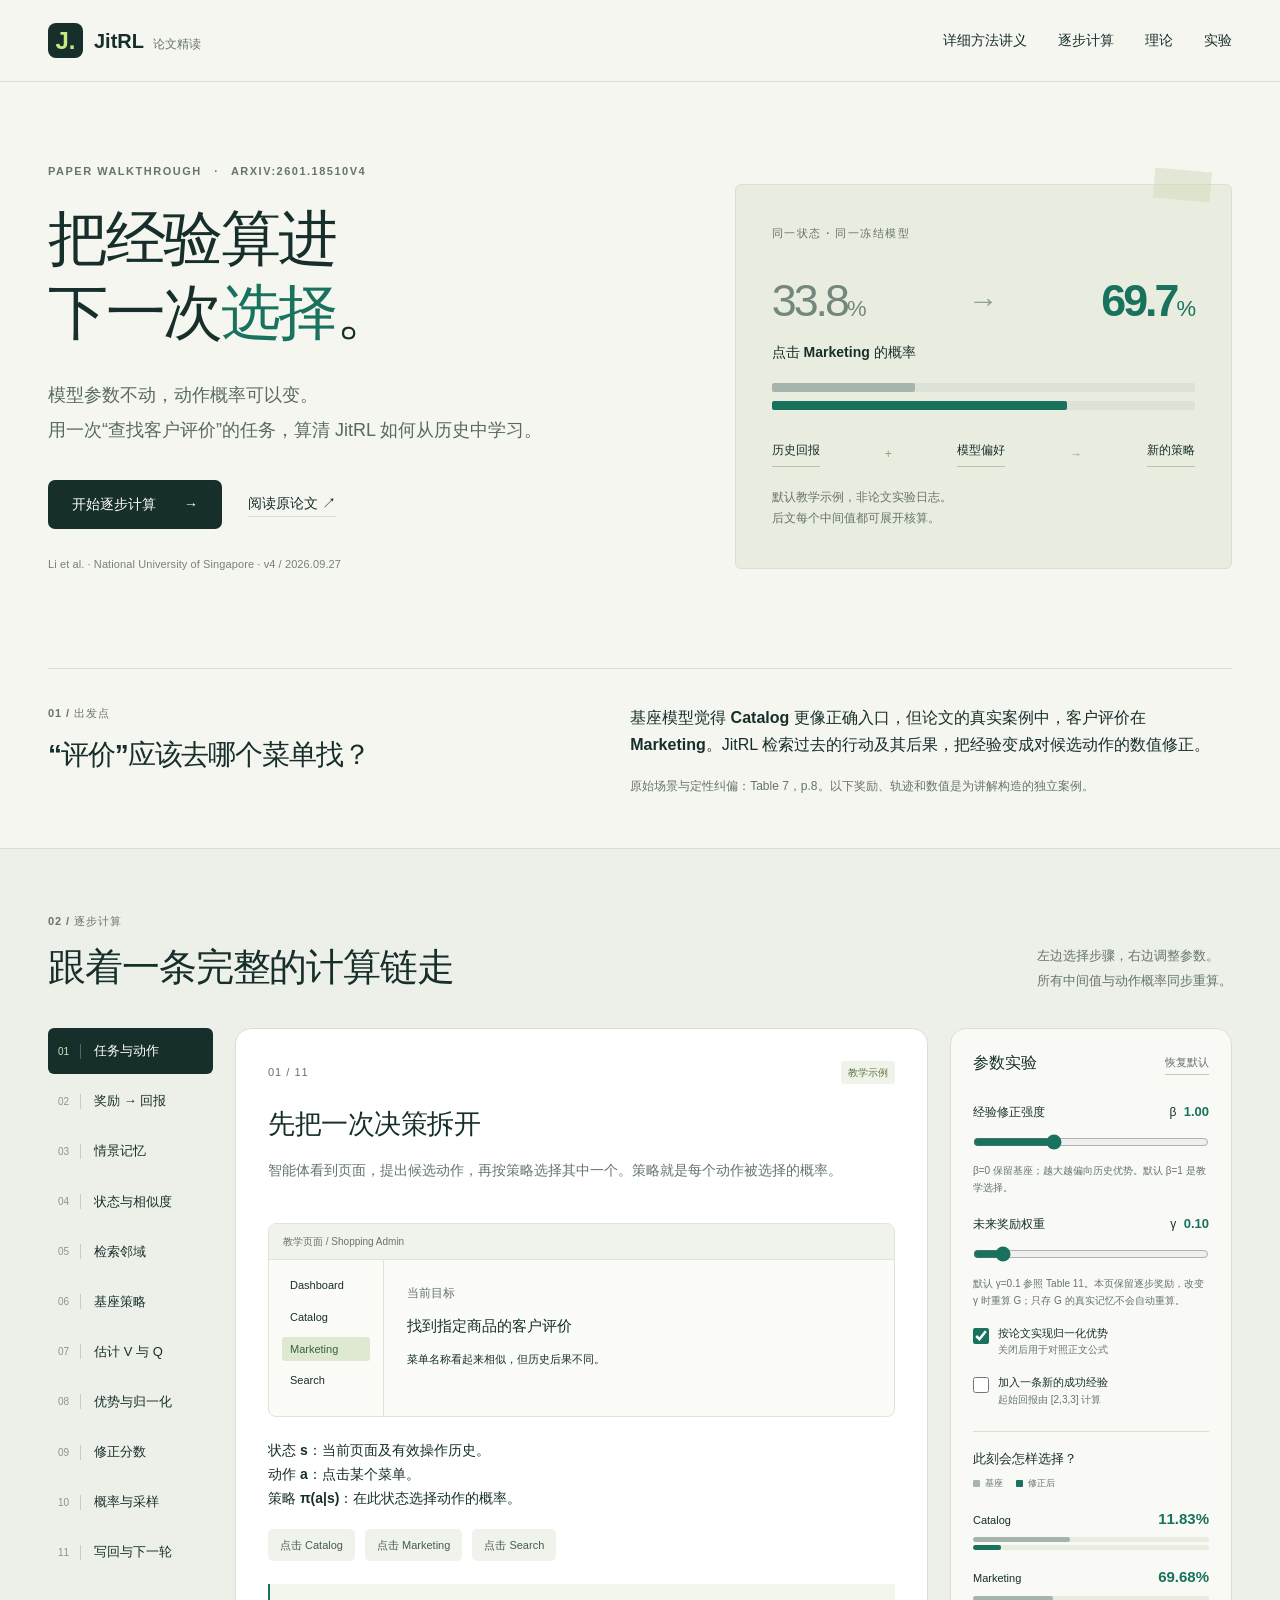
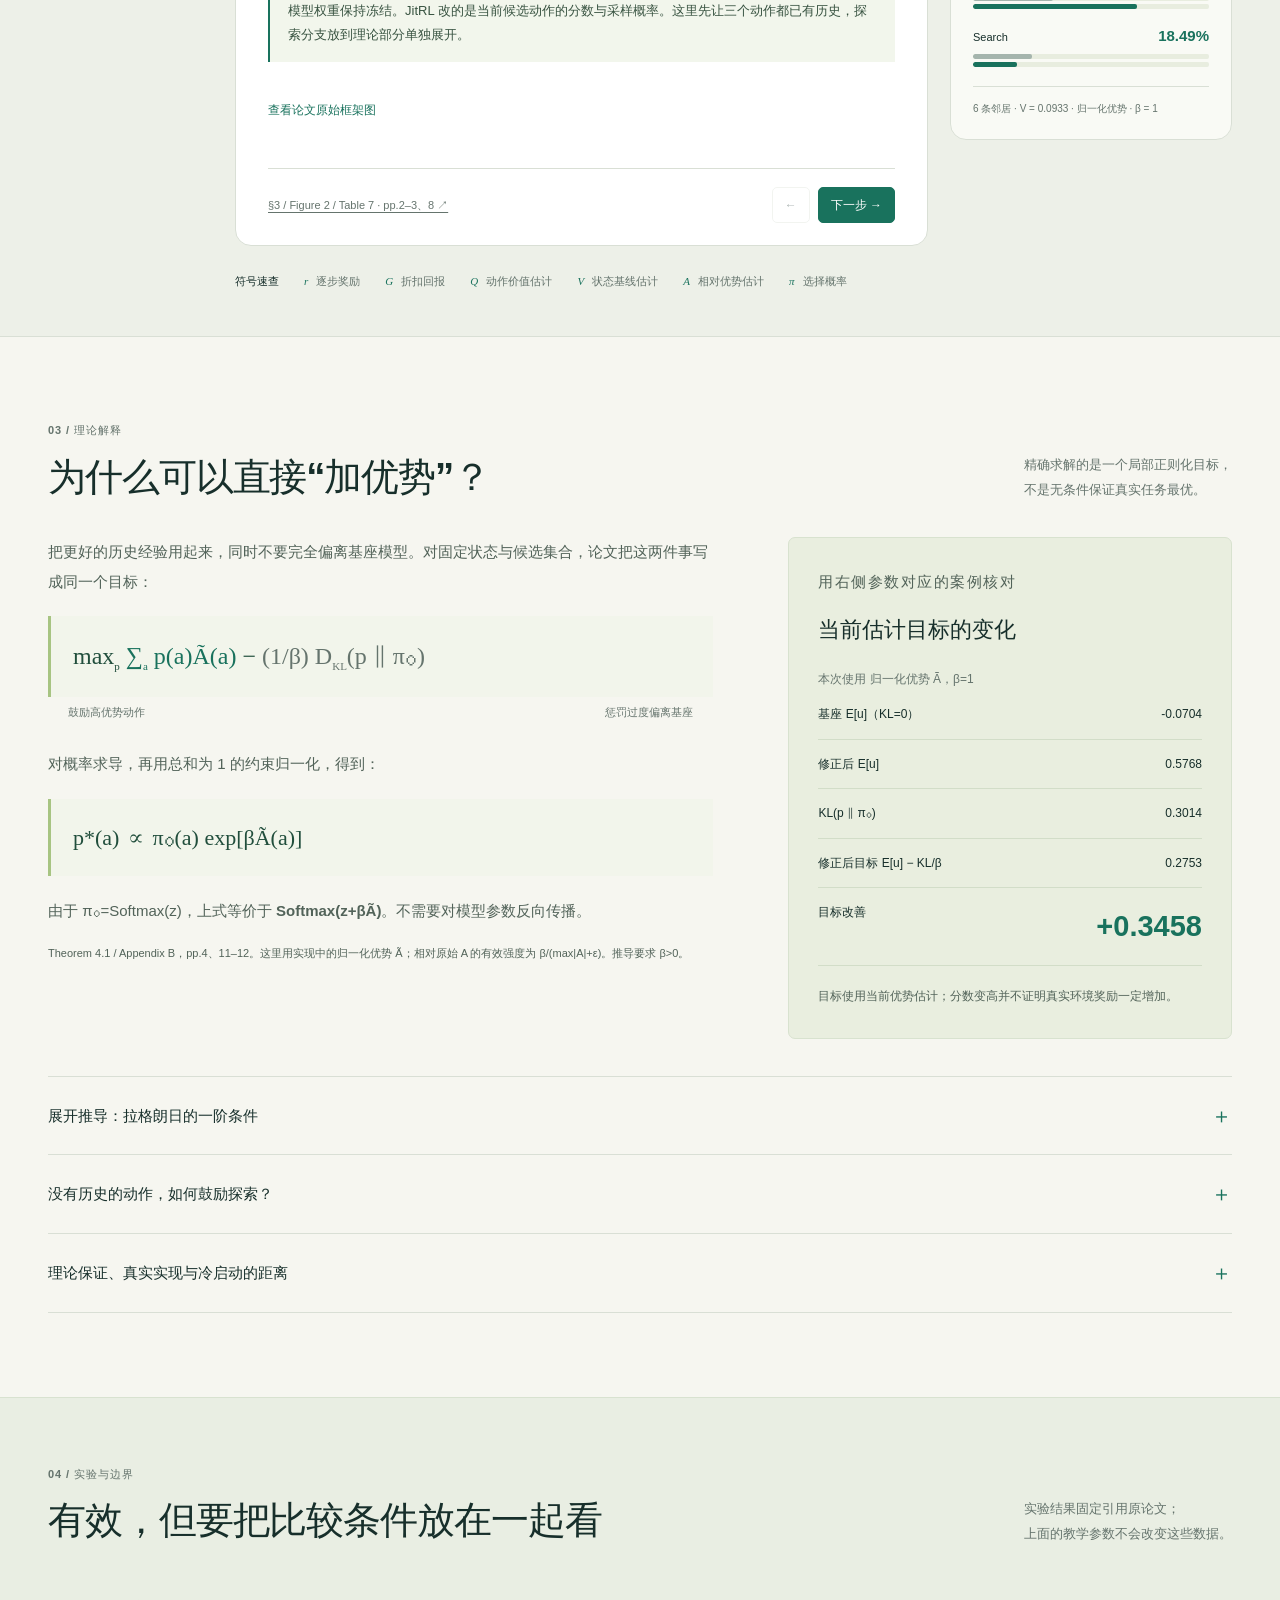
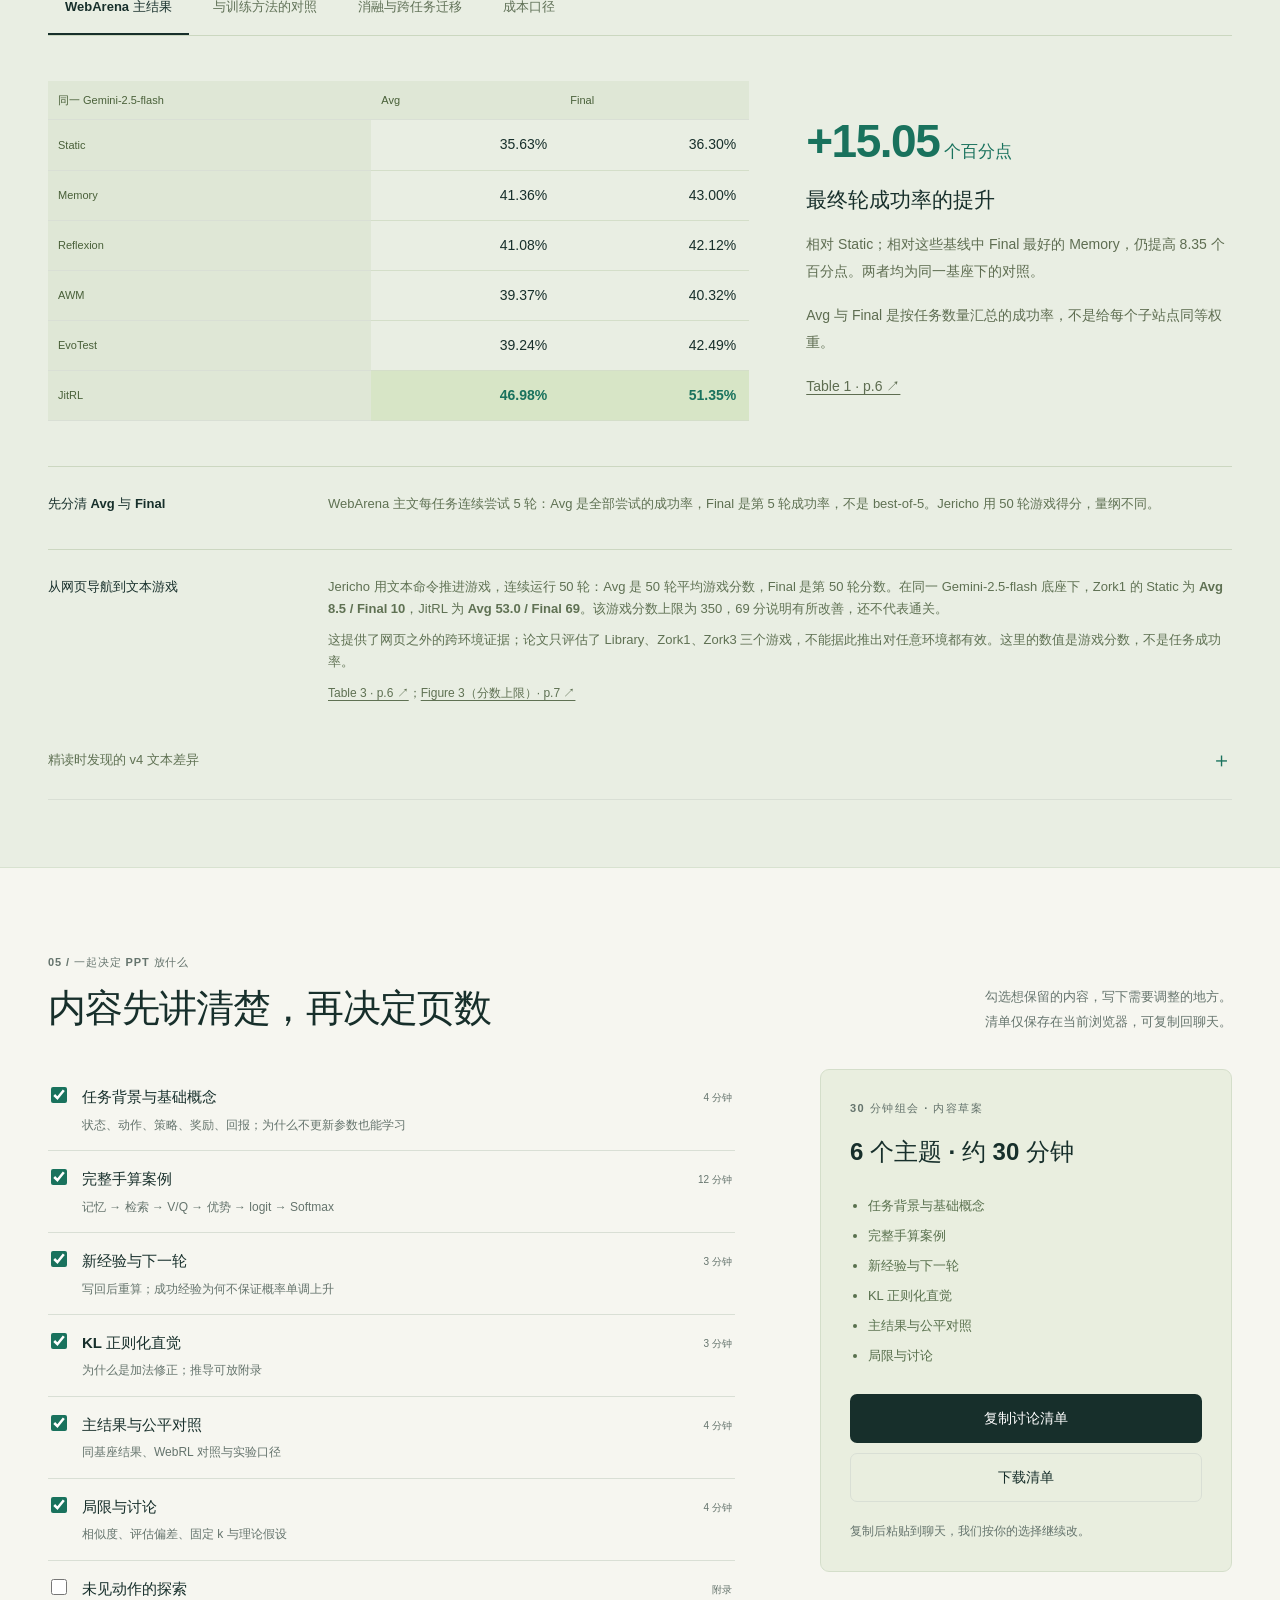
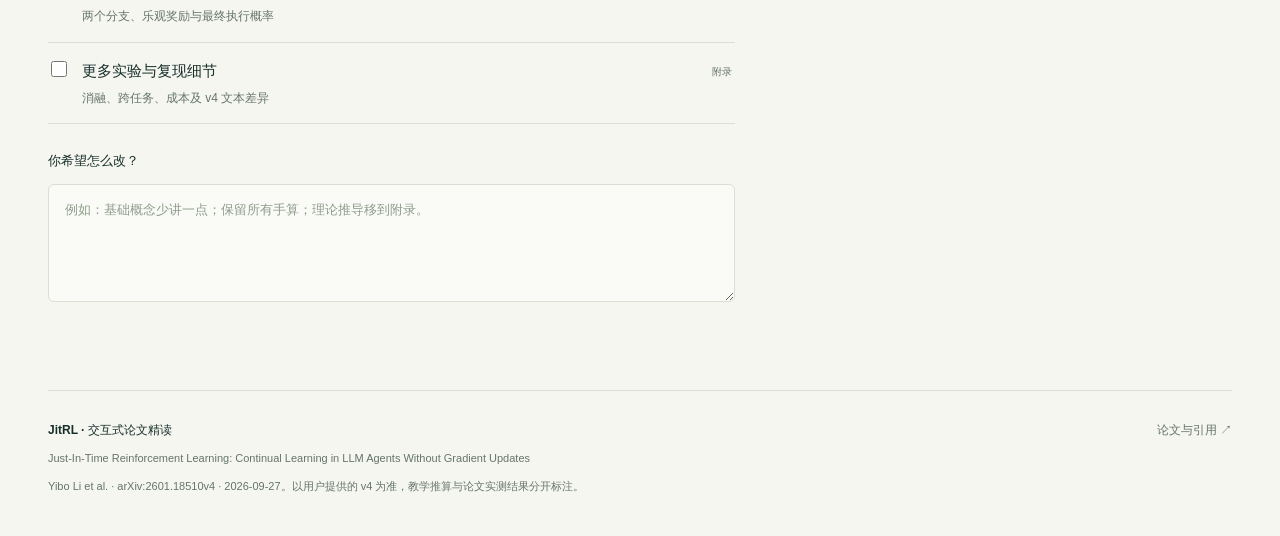
==== commit a3104223: "Add detailed JitRL methods lecture with a complete worked example" ====
--- a/jitrl/index.html
+++ b/jitrl/index.html
@@ -12,7 +12,7 @@
   <a class="skip-link" href="#lab">跳到逐步计算</a>
   <header class="topbar">
     <a href="#intro" class="brand" aria-label="JitRL 精读首页"><span class="brand-mark">J.</span><span>JitRL <small>论文精读</small></span></a>
-    <nav aria-label="主导航"><a href="#lab">逐步计算</a><a href="#theory">理论</a><a href="#evidence">实验</a><a href="#outline">PPT 取舍 <span aria-hidden="true">↗</span></a></nav>
+    <nav aria-label="主导航"><a href="lecture/">详细方法讲义</a><a href="#lab">逐步计算</a><a href="#theory">理论</a><a href="#evidence">实验</a></nav>
   </header>
   <main>
     <section class="hero wrap" id="intro">
